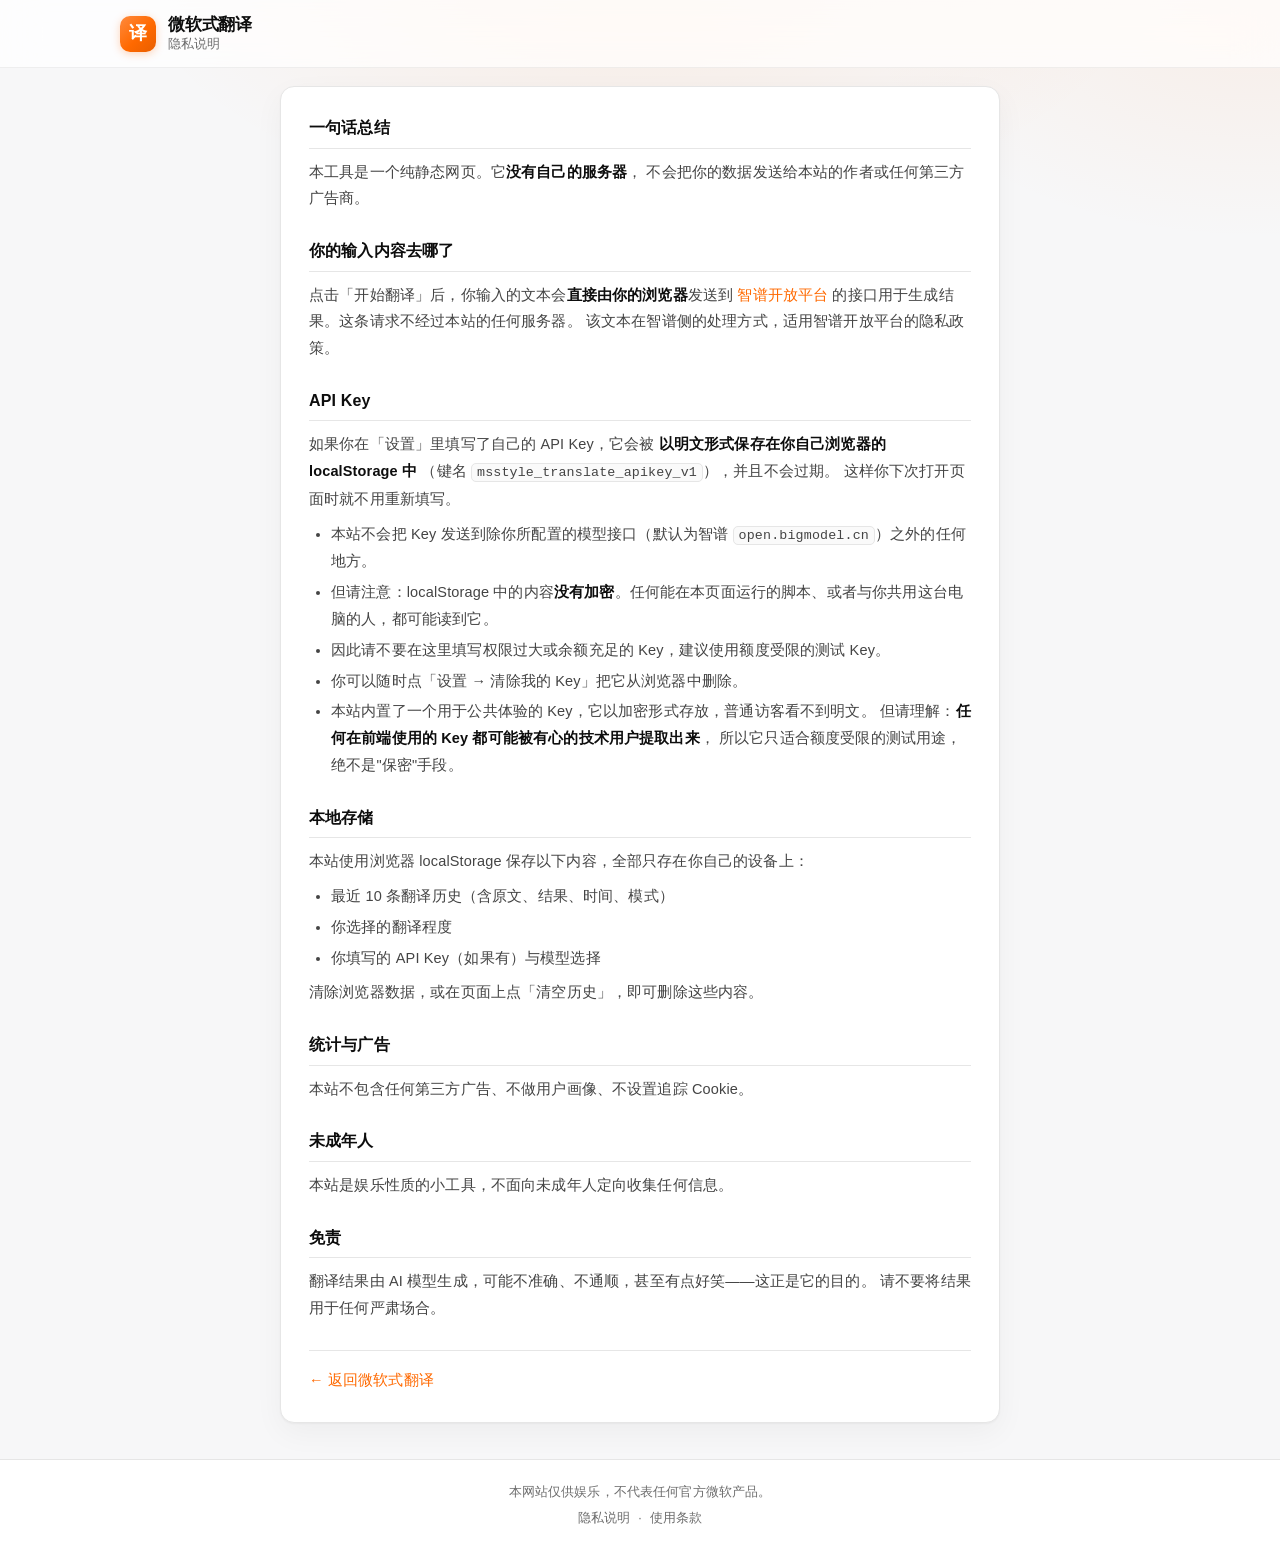
==== privacy.html @ ddbdcab0 "feat: 微软式翻译 —— 纯静态的机器味中文翻译器 - 静态站点，零依赖、零构建：打开 index.html 即可用 - 内置加密 Key（AES-256-GCM + PBKDF2 派生 + 域名" ====
<!DOCTYPE html>
<html lang="zh-CN">
<head>
<meta charset="UTF-8" />
<meta name="viewport" content="width=device-width, initial-scale=1.0, viewport-fit=cover" />
<meta name="theme-color" content="#ff6900" />
<meta name="robots" content="index, follow" />
<title>隐私说明｜微软式翻译</title>
<meta name="description" content="微软式翻译的隐私说明：本工具不上传、不存储你的任何数据。" />
<link rel="icon" href="icon.svg" />
<link rel="stylesheet" href="style.css" />
</head>
<body>

<header class="site-header">
  <div class="wrap header-inner">
    <div class="brand">
      <a class="brand-mark" href="index.html" aria-label="返回首页">译</a>
      <div class="brand-text">
        <h1><a class="plain-link" href="index.html">微软式翻译</a></h1>
        <p class="tagline">隐私说明</p>
      </div>
    </div>
  </div>
</header>

<main class="wrap">
  <article class="card doc">
    <h2>一句话总结</h2>
    <p>
      本工具是一个纯静态网页。它<strong>没有自己的服务器</strong>，
      不会把你的数据发送给本站的作者或任何第三方广告商。
    </p>

    <h2>你的输入内容去哪了</h2>
    <p>
      点击「开始翻译」后，你输入的文本会<strong>直接由你的浏览器</strong>发送到
      <a href="https://open.bigmodel.cn/" target="_blank" rel="noopener noreferrer">智谱开放平台</a>
      的接口用于生成结果。这条请求不经过本站的任何服务器。
      该文本在智谱侧的处理方式，适用智谱开放平台的隐私政策。
    </p>

    <h2>API Key</h2>
    <p>
      如果你在「设置」里填写了自己的 API Key，它会被
      <strong>以明文形式保存在你自己浏览器的 localStorage 中</strong>
      （键名 <code>msstyle_translate_apikey_v1</code>），并且不会过期。
      这样你下次打开页面时就不用重新填写。
    </p>
    <ul>
      <li>本站不会把 Key 发送到除你所配置的模型接口（默认为智谱 <code>open.bigmodel.cn</code>）之外的任何地方。</li>
      <li>但请注意：localStorage 中的内容<strong>没有加密</strong>。任何能在本页面运行的脚本、或者与你共用这台电脑的人，都可能读到它。</li>
      <li>因此请不要在这里填写权限过大或余额充足的 Key，建议使用额度受限的测试 Key。</li>
      <li>你可以随时点「设置 → 清除我的 Key」把它从浏览器中删除。</li>
      <li>
        本站内置了一个用于公共体验的 Key，它以加密形式存放，普通访客看不到明文。
        但请理解：<strong>任何在前端使用的 Key 都可能被有心的技术用户提取出来</strong>，
        所以它只适合额度受限的测试用途，绝不是"保密"手段。
      </li>
    </ul>

    <h2>本地存储</h2>
    <p>本站使用浏览器 localStorage 保存以下内容，全部只存在你自己的设备上：</p>
    <ul>
      <li>最近 10 条翻译历史（含原文、结果、时间、模式）</li>
      <li>你选择的翻译程度</li>
      <li>你填写的 API Key（如果有）与模型选择</li>
    </ul>
    <p>清除浏览器数据，或在页面上点「清空历史」，即可删除这些内容。</p>

    <h2>统计与广告</h2>
    <p>本站不包含任何第三方广告、不做用户画像、不设置追踪 Cookie。</p>

    <h2>未成年人</h2>
    <p>本站是娱乐性质的小工具，不面向未成年人定向收集任何信息。</p>

    <h2>免责</h2>
    <p>
      翻译结果由 AI 模型生成，可能不准确、不通顺，甚至有点好笑——这正是它的目的。
      请不要将结果用于任何严肃场合。
    </p>

    <p class="doc-back"><a href="index.html">← 返回微软式翻译</a></p>
  </article>
</main>

<footer class="site-footer">
  <div class="wrap">
    <p>本网站仅供娱乐，不代表任何官方微软产品。</p>
    <p class="footer-links">
      <a href="privacy.html">隐私说明</a>
      <span aria-hidden="true">·</span>
      <a href="terms.html">使用条款</a>
    </p>
  </div>
</footer>

</body>
</html>
---- style.css ----
/* ==========================================================================
   微软式翻译 · style.css
   设计语言：OpenAI 的中性灰阶 + Apple 的排版/圆角/毛玻璃 + 小米橙作强调色
   所有类名与 index.html / script.js 的契约保持不变（73 个类名，逐一保留）
   ========================================================================== */

/* ---------- 1. 设计变量 ---------- */
:root {
  --bg: #f7f7f8;
  --panel: #ffffff;
  --panel-alt: #fafafa;
  --panel-hover: #f0f0f1;

  --accent: #ff6900;            /* 小米橙 */
  --accent-hover: #e85e00;
  --accent-soft: #fff3ea;
  --accent-border: #ffd9bd;

  --text: #0d0d0d;              /* OpenAI 近黑 */
  --text-soft: #444444;
  --text-muted: #6e6e6e;
  --placeholder: #8f8f8f;

  --border: #e6e6e6;
  --border-strong: #d4d4d4;

  --danger: #d93025;
  --success: #0f8a3d;
  --warn-text: #9a6b00;

  --radius: 14px;               /* Apple 风 */
  --radius-sm: 10px;
  --radius-xs: 8px;

  --shadow-card: 0 1px 2px rgba(0,0,0,.04);
  --shadow-pop: 0 8px 30px rgba(0,0,0,.10);
  --shadow-soft: 0 1px 2px rgba(0,0,0,.04), 0 10px 30px rgba(0,0,0,.045);

  --font: -apple-system, BlinkMacSystemFont, "SF Pro Text", "Segoe UI Variable",
          "Segoe UI", "MiSans", "HarmonyOS Sans SC", "PingFang SC",
          "Microsoft YaHei UI", "Microsoft YaHei", "Helvetica Neue", Arial, sans-serif;

  --wrap: 1080px;
  --ease: cubic-bezier(.4, 0, .2, 1);
  --ease-out: cubic-bezier(.16, 1, .3, 1);   /* 苹果式回弹曲线 */

  /* 页面底噪：一层极淡的暖色光晕，让纯白页面有空间感（Apple / Xiaomi 常用） */
  --ambient:
    radial-gradient(58% 46% at 50% -8%, rgba(255, 105, 0, .10), rgba(255, 105, 0, 0) 72%),
    radial-gradient(44% 38% at 98% 0%, rgba(255, 138, 61, .09), rgba(255, 138, 61, 0) 70%);

  /* 分段控件的游标位置（0/1/2），由 JS 写在 .mode-row 上 */
  --seg: 0;
  /* 入场动画的错落序号，由 JS 写在各个元素上 */
  --i: 0;
}

/* ---------- 2. 基础重置 ---------- */
* { box-sizing: border-box; }

html {
  -webkit-text-size-adjust: 100%;
  text-size-adjust: 100%;
  scroll-behavior: smooth;
}

body {
  margin: 0;
  background-color: var(--bg);
  background-image: var(--ambient);
  background-repeat: no-repeat;
  background-attachment: fixed;
  color: var(--text);
  font-family: var(--font);
  font-size: 15px;
  line-height: 1.65;
  letter-spacing: .01em;
  overflow-x: hidden;
  -webkit-font-smoothing: antialiased;
  -moz-osx-font-smoothing: grayscale;
}

h1, h2, p, ul, li { margin: 0; padding: 0; }
ul { list-style: none; }
button { font-family: inherit; }

/* hidden 属性必须永远生效。
   浏览器默认的 [hidden]{display:none} 优先级极低，任何 `.btn{display:inline-flex}`
   这样的类选择器都能盖掉它 —— 实测「取消」按钮因此一直显示在页面上。 */
[hidden] { display: none !important; }

.wrap {
  width: 100%;
  max-width: var(--wrap);
  margin: 0 auto;
  padding: 0 20px;
}

::selection { background: var(--accent-soft); color: var(--text); }

/* ---------- 3. 顶栏：毛玻璃 + 吸顶 ---------- */
.site-header {
  position: sticky;
  top: 0;
  z-index: 40;
  background: rgba(255, 255, 255, .72);
  -webkit-backdrop-filter: saturate(180%) blur(20px);
  backdrop-filter: saturate(180%) blur(20px);
  border-bottom: 1px solid rgba(0, 0, 0, .06);
  padding: 14px 0;
  transition: box-shadow .3s var(--ease), background .3s var(--ease);
}

/* 滚动后"浮起来"：Apple 顶栏的经典细节 */
.site-header.is-scrolled {
  box-shadow: 0 1px 0 rgba(0, 0, 0, .04), 0 6px 24px rgba(0, 0, 0, .06);
  background: rgba(255, 255, 255, .84);
}

.header-inner {
  display: flex;
  align-items: center;
  justify-content: space-between;
  gap: 12px;
}

.brand {
  display: flex;
  align-items: center;
  gap: 12px;
  min-width: 0;
}

.brand-mark {
  flex: 0 0 auto;
  width: 36px;
  height: 36px;
  border-radius: 10px;
  background: linear-gradient(135deg, #ff8a3d, var(--accent) 55%, #e85e00);
  color: #fff;
  font-size: 18px;
  font-weight: 600;
  display: flex;
  align-items: center;
  justify-content: center;
  user-select: none;
  box-shadow: 0 2px 8px rgba(255, 105, 0, .28);
}

.brand-text { min-width: 0; }

.site-header h1 {
  font-size: 17px;
  font-weight: 600;
  letter-spacing: -.01em;
  line-height: 1.25;
}

.tagline {
  font-size: 12.5px;
  color: var(--text-muted);
  line-height: 1.35;
  margin-top: 1px;
}

/* ---------- 4. 卡片 ---------- */
main.wrap { padding-bottom: 8px; }

.card {
  background: var(--panel);
  border: 1px solid var(--border);
  border-radius: var(--radius);
  box-shadow: var(--shadow-soft);
  padding: 20px;
  margin-top: 18px;
  transition: border-color .2s var(--ease), box-shadow .3s var(--ease);
}

/* 入场：卡片自上而下错落浮现（序号由 JS 写进 --i，见 revealAll()）
   both + 延迟 = 元素在延迟期间保持在"未出现"状态，不会闪一下再动。 */
.reveal {
  animation: riseIn .52s var(--ease-out) both;
  animation-delay: calc(var(--i) * 70ms);
}

@keyframes riseIn {
  from { opacity: 0; transform: translateY(14px) scale(.994); }
  to   { opacity: 1; transform: none; }
}

@media (prefers-reduced-motion: reduce) {
  .reveal { animation: none; }
}

.pane-head {
  display: flex;
  align-items: center;
  justify-content: space-between;
  gap: 8px;
  margin-bottom: 10px;
  min-height: 28px;
  flex-wrap: wrap;
}

.pane-title {
  font-size: 13px;
  font-weight: 600;
  letter-spacing: .02em;
  color: var(--text-muted);
}

.counter,
.status {
  font-size: 12px;
  color: var(--text-muted);
  font-variant-numeric: tabular-nums;
}

.counter.is-over { color: var(--danger); font-weight: 600; }
.counter.is-warn { color: var(--accent); font-weight: 500; }

.status.is-busy { color: var(--accent); }
.status.is-error { color: var(--danger); }
.status.is-done { color: var(--success); }

/* ---------- 5. 语言模式：分段控件（Apple 风，内嵌于翻译卡片顶部） ---------- */
.mode-row {
  position: relative;
  display: flex;
  gap: 4px;
  background: var(--panel-alt);
  border: 1px solid var(--border);
  border-radius: var(--radius-sm);
  padding: 4px;
  margin-bottom: 16px;
}

/* 选中态的"游标"：一块会滑动的白色药丸，而不是瞬移的背景色。
   宽度 = (内容宽 - 两个 4px 间隙) / 3；位移用自身宽度百分比算，天然跟手。 */
.mode-thumb {
  position: absolute;
  top: 4px;
  bottom: 4px;
  left: 0;
  width: calc((100% - 16px) / 3);
  border-radius: var(--radius-xs);
  background: var(--panel);
  box-shadow: 0 1px 3px rgba(0,0,0,.10), 0 0 0 1px rgba(0,0,0,.02);
  transform: translateX(calc(4px + var(--seg) * (100% + 4px)));
  transition: transform .34s var(--ease-out);
  pointer-events: none;
}

.mode-option {
  position: relative;
  z-index: 1;
  flex: 1 1 0;
  display: inline-flex;
  align-items: center;
  justify-content: center;
  gap: 6px;
  padding: 8px 10px;
  border-radius: var(--radius-xs);
  font-size: 13.5px;
  font-weight: 500;
  color: var(--text-muted);
  cursor: pointer;
  user-select: none;
  transition: color .2s var(--ease);
  min-height: 38px;
  text-align: center;
}

.mode-option input {
  position: absolute;
  opacity: 0;
  width: 1px;
  height: 1px;
  margin: 0;
}

.mode-option:hover { color: var(--text-soft); }

.mode-option:has(input:checked) {
  color: var(--text);
  font-weight: 600;
}

.mode-option:has(input:focus-visible) {
  outline: 2px solid var(--accent);
  outline-offset: 2px;
}

/* ---------- 6. 翻译主卡片 ---------- */
.panes {
  display: grid;
  grid-template-columns: 1fr 40px 1fr;
  align-items: stretch;
}

.pane {
  display: flex;
  flex-direction: column;
  min-width: 0;
}

.pane-arrow {
  display: flex;
  align-items: center;
  justify-content: center;
  color: var(--accent);
}

.arrow-glyph { font-size: 18px; line-height: 1; }

/* 翻译中：中间的箭头开始"呼吸"，让等待有方向感 */
.translate-card.is-loading .arrow-glyph {
  animation: arrowPulse 1.2s var(--ease) infinite;
}

@keyframes arrowPulse {
  0%, 100% { opacity: .35; }
  50%      { opacity: 1; }
}

.pane-foot {
  display: flex;
  gap: 8px;
  margin-top: 10px;
  flex-wrap: wrap;
}

/* ---------- 7. 文本域 ---------- */
.text-area {
  width: 100%;
  min-height: 190px;
  padding: 14px;
  border: 1px solid var(--border);
  border-radius: var(--radius-sm);
  background: var(--panel);
  color: var(--text);
  font-family: inherit;
  font-size: 15px;
  line-height: 1.7;
  overflow-wrap: anywhere;
  word-break: break-word;
  white-space: pre-wrap;
  overflow-y: auto;
  overflow-x: hidden;
  -webkit-overflow-scrolling: touch;
  transition: border-color .18s var(--ease), box-shadow .18s var(--ease);
}

textarea.text-area {
  resize: none;
  max-height: 46vh;
  outline: none;
  display: block;
}

textarea.text-area:focus {
  border-color: var(--accent);
  box-shadow: 0 0 0 3px var(--accent-soft);
}

textarea.text-area::placeholder { color: var(--placeholder); }

/* 校验失败时轻轻抖一下：比只弹一句 toast 更容易被注意到 */
.text-area.is-shake { animation: shake .42s var(--ease); }

@keyframes shake {
  10%, 90%  { transform: translateX(-1px); }
  20%, 80%  { transform: translateX(2px); }
  30%, 50%, 70% { transform: translateX(-4px); }
  40%, 60%  { transform: translateX(4px); }
}

.output-area {
  background: var(--panel-alt);
  border-color: var(--border);
  min-height: 190px;
  max-height: 46vh;
  outline: none;
  flex: 1 1 auto;
}

.output-area:focus-visible {
  border-color: var(--accent);
  box-shadow: 0 0 0 3px var(--accent-soft);
}

.output-placeholder { color: var(--placeholder); font-size: 14px; }

.output-placeholder + .chips { margin-top: 14px; }

/* 完成态：输出区短暂的成功描边（Apple 风微反馈） */
.output-area.is-success {
  border-color: var(--success);
  animation: successGlow 1.2s var(--ease);
}

@keyframes successGlow {
  0%   { box-shadow: 0 0 0 0 rgba(15, 138, 61, .30); }
  70%  { box-shadow: 0 0 0 6px rgba(15, 138, 61, 0); }
  100% { box-shadow: 0 0 0 0 rgba(15, 138, 61, 0); }
}

@media (prefers-reduced-motion: reduce) {
  .output-area.is-success { animation: none; }
}

.output-text {
  font-size: 15.5px;
  line-height: 1.8;
  color: var(--text);
}

/* 结果渐现：完成时淡入 + 轻微上移 + 去模糊，而不是瞬间跳出 */
.output-fade-in {
  animation: fadeUp .42s var(--ease-out) both;
}

@keyframes fadeUp {
  from { opacity: 0; transform: translateY(8px); filter: blur(3px); }
  to   { opacity: 1; transform: none; filter: none; }
}

@media (prefers-reduced-motion: reduce) {
  .output-fade-in { animation: none; }
}

/* 骨架屏：等结果时给一个"正在成文"的形状，比一行字更有进度感 */
.skeleton {
  display: flex;
  flex-direction: column;
  gap: 9px;
  margin-top: 14px;
}

.skeleton span {
  display: block;
  height: 10px;
  border-radius: 99px;
  background: linear-gradient(90deg,
    var(--panel-hover) 20%, var(--panel-alt) 45%, var(--panel-hover) 70%);
  background-size: 220% 100%;
  animation: shimmer 1.5s linear infinite;
}

.skeleton span:nth-child(2) { width: 84%; }
.skeleton span:nth-child(3) { width: 62%; }

@keyframes shimmer {
  from { background-position: 220% 0; }
  to   { background-position: -220% 0; }
}

/* 加载动画 */
.loading-bar {
  position: relative;
  height: 3px;
  margin-top: 14px;
  background: var(--panel-hover);
  border-radius: 99px;
  overflow: hidden;
}

.loading-bar::after {
  content: "";
  position: absolute;
  inset: 0 auto 0 0;
  width: 38%;
  background: linear-gradient(90deg, transparent, var(--accent), transparent);
  animation: slide 1.2s var(--ease) infinite;
}

@keyframes slide {
  from { transform: translateX(-100%); }
  to   { transform: translateX(320%); }
}

@media (prefers-reduced-motion: reduce) {
  .loading-bar::after { animation-duration: 2.4s; }
}

/* ---------- 8. 按钮 ---------- */
.btn {
  border-radius: 99px;                 /* 胶囊按钮 */
  border: 1px solid transparent;
  cursor: pointer;
  font-size: 14px;
  font-weight: 500;
  padding: 8px 16px;
  min-height: 40px;
  display: inline-flex;
  align-items: center;
  justify-content: center;
  gap: 6px;
  transition: background .18s var(--ease), border-color .18s var(--ease),
              color .18s var(--ease), box-shadow .18s var(--ease),
              transform .12s var(--ease);
  -webkit-tap-highlight-color: transparent;
  touch-action: manipulation;
}

.btn:focus-visible {
  outline: 2px solid var(--accent);
  outline-offset: 2px;
}

.btn:active:not(:disabled) { transform: scale(.97); }

.btn-primary {
  position: relative;
  overflow: hidden;
  background: var(--accent);
  color: #fff;
  font-weight: 600;
  padding: 10px 28px;
  min-height: 44px;
  box-shadow: 0 2px 10px rgba(255, 105, 0, .30);
}

/* 悬停时一道光斜扫而过（小米/苹果发布会常见的细节，幅度很轻） */
.btn-primary::after {
  content: "";
  position: absolute;
  inset: 0;
  background: linear-gradient(100deg,
    rgba(255,255,255,0) 25%, rgba(255,255,255,.28) 50%, rgba(255,255,255,0) 75%);
  transform: translateX(-130%);
  transition: transform .65s var(--ease-out);
  pointer-events: none;
}

.btn-primary:hover:enabled::after { transform: translateX(130%); }

.btn-primary:hover:not(:disabled) {
  background: var(--accent-hover);
  box-shadow: 0 4px 16px rgba(255, 105, 0, .34);
}

.btn-small { padding: 5px 12px; min-height: 32px; font-size: 13px; }

.btn:disabled { opacity: .45; cursor: not-allowed; }

/* 次级按钮：OpenAI 风——无边框纯文字，hover 才出现底色 */
.btn-ghost {
  background: transparent;
  border-color: transparent;
  color: var(--text-soft);
  font-weight: 500;
}

.btn-ghost:hover:not(:disabled) {
  background: var(--panel-hover);
  border-color: transparent;
  color: var(--text);
}

/* ---------- 8b. 建议芯片（ChatGPT 风空状态） ---------- */
.chips {
  display: flex;
  flex-wrap: wrap;
  gap: 8px;
  margin-top: 14px;
}

.chip {
  border: 1px solid var(--border);
  background: var(--panel);
  color: var(--text-soft);
  font-family: inherit;
  font-size: 13px;
  padding: 6px 14px;
  border-radius: 99px;
  cursor: pointer;
  transition: border-color .15s var(--ease), background .15s var(--ease),
              color .15s var(--ease), transform .18s var(--ease-out),
              box-shadow .2s var(--ease);
  -webkit-tap-highlight-color: transparent;
  touch-action: manipulation;
  animation: chipIn .42s var(--ease-out) both;
  animation-delay: calc(var(--i) * 45ms);
}

@keyframes chipIn {
  from { opacity: 0; transform: translateY(6px) scale(.96); }
  to   { opacity: 1; transform: none; }
}

.chip:hover {
  border-color: var(--accent);
  background: var(--accent-soft);
  color: var(--text);
  transform: translateY(-1px);
  box-shadow: var(--shadow-card);
}

.chip:active { transform: scale(.96); }
.chip:focus-visible { outline: 2px solid var(--accent); outline-offset: 2px; }

/* ---------- 8c. 主按钮内嵌 spinner（纯 CSS ::before，无 JS innerHTML） ---------- */
@keyframes spin { to { transform: rotate(360deg); } }

.btn-primary.is-busy { gap: 8px; }

.btn-primary.is-busy::before {
  content: "";
  width: 14px;
  height: 14px;
  border: 2px solid rgba(255, 255, 255, .35);
  border-top-color: #fff;
  border-radius: 50%;
  animation: spin .7s linear infinite;
  flex: 0 0 auto;
}

.btn-primary:disabled { opacity: .75; cursor: progress; }

/* ---------- 9. 主操作区 ---------- */
.actions {
  margin-top: 18px;
  padding-top: 16px;
  border-top: 1px solid var(--border);
  display: flex;
  flex-direction: column;
  align-items: center;
  gap: 10px;
}

.hint {
  font-size: 12px;
  color: var(--text-muted);
  text-align: center;
}

/* 键帽样式（GitHub / Notion 风） */
kbd {
  display: inline-block;
  padding: 1px 6px;
  font-family: inherit;
  font-size: 11px;
  font-weight: 500;
  line-height: 1.5;
  color: var(--text-soft);
  background: var(--panel-alt);
  border: 1px solid var(--border-strong);
  border-bottom-width: 2px;
  border-radius: 5px;
  vertical-align: baseline;
}

/* 输入框聚焦时主按钮微微提亮（OpenAI 输入框风） */
.btn-primary:enabled { transition: box-shadow .2s var(--ease), background .2s var(--ease); }

.translate-card:focus-within .btn-primary:enabled {
  box-shadow: 0 2px 14px rgba(255, 105, 0, .38);
}

/* ---------- 10. 滑块 ---------- */
.level-badge {
  font-size: 12px;
  font-weight: 600;
  color: var(--accent);
  background: var(--accent-soft);
  border: 1px solid var(--accent-border);
  border-radius: 99px;
  padding: 3px 11px;
  white-space: nowrap;
  font-variant-numeric: tabular-nums;
}

/* 档位变化时轻轻弹一下，确认"确实换了" */
.level-badge.is-pop { animation: badgePop .36s var(--ease-out); }

@keyframes badgePop {
  0%   { transform: scale(.9); }
  55%  { transform: scale(1.06); }
  100% { transform: scale(1); }
}

.slider-row {
  display: flex;
  align-items: center;
  gap: 12px;
  margin-top: 4px;
}

.slider-end {
  font-size: 12.5px;
  color: var(--text-muted);
  white-space: nowrap;
}

input[type="range"] {
  -webkit-appearance: none;
  appearance: none;
  flex: 1 1 auto;
  min-width: 0;
  height: 28px;
  background: transparent;
  cursor: pointer;
}

input[type="range"]::-webkit-slider-runnable-track {
  height: 4px;
  border-radius: 99px;
  background: linear-gradient(to right, var(--border-strong), var(--accent));
}

input[type="range"]::-webkit-slider-thumb {
  -webkit-appearance: none;
  appearance: none;
  width: 22px;
  height: 22px;
  margin-top: -9px;
  border-radius: 50%;
  background: #fff;
  border: none;
  box-shadow: 0 1px 4px rgba(0,0,0,.25), 0 0 0 1px rgba(0,0,0,.04);
  transition: transform .12s var(--ease);
}

input[type="range"]:active::-webkit-slider-thumb { transform: scale(1.12); }

input[type="range"]::-moz-range-track {
  height: 4px;
  border-radius: 99px;
  background: linear-gradient(to right, var(--border-strong), var(--accent));
}

input[type="range"]::-moz-range-thumb {
  width: 22px;
  height: 22px;
  border-radius: 50%;
  background: #fff;
  border: none;
  box-shadow: 0 1px 4px rgba(0,0,0,.25);
}

input[type="range"]:focus-visible {
  outline: 2px solid var(--accent);
  outline-offset: 2px;
  border-radius: 99px;
}

.level-desc { margin-top: 8px; font-size: 13px; color: var(--text-soft); }

/* ---------- 11. 历史记录 ---------- */
.history-list {
  display: flex;
  flex-direction: column;
  gap: 8px;
  max-height: 400px;
  overflow-y: auto;
  -webkit-overflow-scrolling: touch;
}

.history-empty { font-size: 13px; color: var(--text-muted); padding: 8px 2px; }

.history-item {
  border: 1px solid var(--border);
  border-radius: var(--radius-sm);
  background: var(--panel);
  padding: 12px 14px;
  cursor: pointer;
  transition: border-color .15s var(--ease), background .15s var(--ease),
              transform .18s var(--ease-out), box-shadow .2s var(--ease);
  animation: riseIn .36s var(--ease-out) both;
  animation-delay: calc(var(--i) * 38ms);
}

.history-item:hover {
  border-color: var(--accent-border);
  background: var(--accent-soft);
  transform: translateY(-1px);
  box-shadow: var(--shadow-card);
}

.history-item:active { transform: scale(.995); }
.history-item:focus-visible { outline: 2px solid var(--accent); outline-offset: 2px; }

/* 单条复制：视觉轻，hover 才出现 */
.history-copy {
  margin-left: auto;
  border: none;
  background: transparent;
  color: var(--text-muted);
  font-family: inherit;
  font-size: 11.5px;
  font-weight: 500;
  padding: 2px 8px;
  border-radius: 6px;
  cursor: pointer;
  opacity: 0;
  transition: opacity .15s var(--ease), background .15s var(--ease), color .15s var(--ease);
  -webkit-tap-highlight-color: transparent;
}

.history-item:hover .history-copy,
.history-item:focus-visible .history-copy,
.history-item:focus-within .history-copy { opacity: 1; }

.history-copy:hover { background: var(--accent-soft); color: var(--accent); }
.history-copy:focus-visible { outline: 2px solid var(--accent); outline-offset: 1px; opacity: 1; }

.history-copy.is-done { color: var(--success); opacity: 1; }

/* 无记录时整张卡片收起 */
.history-card[hidden] { display: none; }

/* 触屏设备：没有 hover，复制按钮常驻（ opacity 探测不准，用 pointer 粗略区分） */
@media (hover: none) {
  .history-copy { opacity: 1; }
}

.history-meta {
  display: flex;
  gap: 8px;
  align-items: center;
  flex-wrap: wrap;
  font-size: 11.5px;
  color: var(--text-muted);
  margin-bottom: 6px;
  font-variant-numeric: tabular-nums;
}

.history-tag {
  background: var(--panel-alt);
  border: 1px solid var(--border);
  border-radius: 6px;
  padding: 1px 8px;
  color: var(--text-soft);
  font-weight: 500;
}

.history-src,
.history-dst {
  font-size: 13.5px;
  overflow-wrap: anywhere;
  word-break: break-word;
  display: -webkit-box;
  -webkit-line-clamp: 2;
  line-clamp: 2;
  -webkit-box-orient: vertical;
  overflow: hidden;
}

.history-src { color: var(--text-muted); }
.history-dst { color: var(--text); margin-top: 4px; font-weight: 500; }
.history-dst::before { content: "→ "; color: var(--accent); }

/* ---------- 12. 设置面板 ---------- */
.settings-panel {
  background: var(--panel);
  border-bottom: 1px solid var(--border);
  padding: 6px 0 18px;
  animation: panelIn .22s var(--ease);
}

@keyframes panelIn {
  from { opacity: 0; transform: translateY(-6px); }
  to   { opacity: 1; transform: none; }
}

.settings-card { margin-top: 14px; }

.field { margin-top: 14px; }

.field-label {
  display: block;
  font-size: 13px;
  font-weight: 600;
  margin-bottom: 6px;
}

.field-row { display: flex; gap: 8px; align-items: stretch; }

.text-input {
  flex: 1 1 auto;
  min-width: 0;
  width: 100%;
  padding: 10px 14px;
  border: 1px solid var(--border-strong);
  border-radius: var(--radius-xs);
  background: var(--panel);
  color: var(--text);
  font-family: inherit;
  /* 16px 可以避免 iOS 聚焦时自动放大页面 */
  font-size: 16px;
  line-height: 1.4;
  min-height: 42px;
  outline: none;
  transition: border-color .18s var(--ease), box-shadow .18s var(--ease);
}

.text-input:focus {
  border-color: var(--accent);
  box-shadow: 0 0 0 3px var(--accent-soft);
}

.field-help {
  margin-top: 6px;
  font-size: 12.5px;
  line-height: 1.6;
  color: var(--text-muted);
}

.field-help a { color: var(--accent); text-decoration: none; }
.field-help a:hover { text-decoration: underline; }
.field-help.is-ok { color: var(--success); }
.field-help.is-warn { color: var(--warn-text); }

.settings-actions { display: flex; gap: 8px; margin-top: 16px; flex-wrap: wrap; }
.notice-inline { margin-top: 14px; }

#settingsBtn { position: relative; }

#settingsBtn.needs-key::after {
  content: "";
  position: absolute;
  top: 4px;
  right: 6px;
  width: 8px;
  height: 8px;
  border-radius: 50%;
  background: var(--danger);
  border: 2px solid var(--panel);
}

/* ---------- 13. 首次引导 ---------- */
.onboarding {
  position: fixed;
  inset: 0;
  z-index: 60;
  display: flex;
  align-items: center;
  justify-content: center;
  padding: 20px;
  background: rgba(0, 0, 0, .38);
  -webkit-backdrop-filter: blur(6px);
  backdrop-filter: blur(6px);
  overflow-y: auto;
}

.onboarding[hidden] { display: none; }

.onboarding-card {
  margin: 0;
  width: 100%;
  max-width: 460px;
  text-align: left;
  box-shadow: var(--shadow-pop);
  animation: panelIn .25s var(--ease);
}

.onboarding-card h2 { font-size: 18px; font-weight: 600; margin-bottom: 10px; letter-spacing: -.01em; }

.onboarding-card > p { font-size: 14px; color: var(--text-soft); line-height: 1.7; }

.onboarding-steps {
  list-style: decimal;
  padding-left: 20px;
  margin: 14px 0;
  display: flex;
  flex-direction: column;
  gap: 8px;
}

.onboarding-steps li { font-size: 13.5px; color: var(--text-soft); line-height: 1.6; }
.onboarding-steps a { color: var(--accent); text-decoration: none; }
.onboarding-steps a:hover { text-decoration: underline; }

.onboarding-actions { display: flex; gap: 8px; margin-top: 16px; flex-wrap: wrap; }

/* ---------- 14. 提示框 ---------- */
.notice {
  margin-top: 18px;
  padding: 12px 14px;
  font-size: 13px;
  line-height: 1.6;
  color: var(--warn-text);
  background: #fffbeb;
  border: 1px solid #fde68a;
  border-radius: var(--radius-sm);
}

/* ---------- 15. 文档页 ---------- */
.doc { padding: 28px; max-width: 720px; margin-left: auto; margin-right: auto; }

.doc h2 {
  font-size: 16px;
  font-weight: 600;
  margin: 26px 0 10px;
  padding-bottom: 6px;
  border-bottom: 1px solid var(--border);
}

.doc h2:first-child { margin-top: 0; }

.doc p, .doc li { font-size: 14.5px; line-height: 1.85; color: var(--text-soft); }
.doc ul { list-style: disc; padding-left: 22px; margin: 8px 0; display: flex; flex-direction: column; gap: 4px; }
.doc a { color: var(--accent); text-decoration: none; }
.doc a:hover { text-decoration: underline; }
.doc strong { color: var(--text); }
.doc code {
  font-family: ui-monospace, SFMono-Regular, Menlo, Consolas, monospace;
  font-size: .92em;
  background: var(--panel-alt);
  border: 1px solid var(--border);
  border-radius: 5px;
  padding: 1px 5px;
}

.doc-back { margin-top: 28px; padding-top: 16px; border-top: 1px solid var(--border); }
.doc-back a { text-decoration: none; font-weight: 500; }

a.brand-mark { text-decoration: none; }
.plain-link { color: inherit; text-decoration: none; }
.plain-link:hover { color: var(--accent); }

/* ---------- 16. 页脚 ---------- */
.site-footer {
  margin-top: 28px;
  padding: 22px 0 calc(22px + env(safe-area-inset-bottom, 0px));
  border-top: 1px solid var(--border);
  background: var(--panel);
}

.site-footer p { font-size: 12.5px; color: var(--text-muted); text-align: center; }

.footer-links { margin-top: 6px; display: flex; justify-content: center; gap: 8px; flex-wrap: wrap; }
.footer-links a { color: var(--text-muted); text-decoration: none; }
.footer-links a:hover { color: var(--accent); }

/* ---------- 17. Toast ---------- */
.toast {
  position: fixed;
  left: 50%;
  bottom: calc(28px + env(safe-area-inset-bottom, 0px));
  transform: translate(-50%, 14px) scale(.96);
  max-width: calc(100vw - 32px);
  padding: 11px 20px;
  border-radius: 99px;
  background: rgba(20, 20, 20, .92);
  -webkit-backdrop-filter: blur(10px);
  backdrop-filter: blur(10px);
  color: #fff;
  font-size: 13.5px;
  font-weight: 500;
  box-shadow: var(--shadow-pop);
  opacity: 0;
  pointer-events: none;
  transition: opacity .2s var(--ease), transform .34s var(--ease-out);
  z-index: 50;
  text-align: center;
}

.toast.is-show { opacity: 1; transform: translate(-50%, 0) scale(1); }
.toast.is-error { background: rgba(180, 40, 30, .95); }

/* 带操作按钮的 toast（如「已清空 → 撤销」）：需可点击 */
.toast.toast-has-action { pointer-events: auto; display: flex; align-items: center; gap: 12px; }

.toast-action {
  border: none;
  background: transparent;
  color: var(--accent);
  font-family: inherit;
  font-size: 13.5px;
  font-weight: 600;
  padding: 4px 6px;
  border-radius: 6px;
  cursor: pointer;
  flex: 0 0 auto;
}

.toast-action:hover { text-decoration: underline; }
.toast-action:focus-visible { outline: 2px solid var(--accent); outline-offset: 2px; }

/* ---------- 18. 跳转链接 ---------- */
.skip-link {
  position: absolute;
  left: -9999px;
  top: 0;
  z-index: 100;
  padding: 10px 16px;
  background: var(--accent);
  color: #fff;
  border-radius: 0 0 var(--radius-xs) 0;
  font-size: 14px;
  text-decoration: none;
}
.skip-link:focus { left: 0; }

/* ---------- 19. 深色模式 ---------- */
@media (prefers-color-scheme: dark) {
  :root {
    --bg: #0d0d0d;
    --panel: #1a1a1a;
    --panel-alt: #212121;
    --panel-hover: #2a2a2a;

    --accent: #ff7a1f;
    --accent-hover: #ff8c42;
    --accent-soft: #2e1c0d;
    --accent-border: #5a3413;

    --text: #f2f2f2;
    --text-soft: #c9c9c9;
    --text-muted: #9a9a9a;
    --placeholder: #949494;

    --border: #2e2e2e;
    --border-strong: #3d3d3d;

    --danger: #ff6b5e;
    --success: #4ade80;
    --warn-text: #fbbf24;

    --shadow-card: 0 1px 2px rgba(0,0,0,.4);
    --shadow-pop: 0 10px 34px rgba(0,0,0,.5);
    --shadow-soft: 0 1px 2px rgba(0,0,0,.5), 0 10px 30px rgba(0,0,0,.35);

    /* 深色下的光晕要更收敛，否则会糊成一块脏橘色 */
    --ambient:
      radial-gradient(58% 46% at 50% -8%, rgba(255, 122, 31, .16), rgba(255, 122, 31, 0) 72%),
      radial-gradient(44% 38% at 98% 0%, rgba(255, 140, 66, .10), rgba(255, 140, 66, 0) 70%);
  }

  .site-header { background: rgba(18, 18, 18, .72); border-bottom-color: rgba(255,255,255,.07); }
  .brand-mark { box-shadow: 0 2px 10px rgba(255, 122, 31, .35); }
  .notice { background: #2a230d; border-color: #4a3c14; color: #e8d79a; }
  .history-tag { background: var(--panel-alt); }
  .toast { background: rgba(240, 240, 240, .95); color: #111; }
  .toast.is-error { background: rgba(220, 60, 50, .95); color: #fff; }
  input[type="range"]::-webkit-slider-thumb { background: var(--text); }
  input[type="range"]::-moz-range-thumb { background: var(--text); }
  .doc code { background: var(--panel-alt); }
}

/* ---------- 20. 响应式 ---------- */
@media (max-width: 860px) {
  .panes { grid-template-columns: 1fr; gap: 12px; }
  .pane-arrow { padding: 0; justify-content: flex-start; }
  .arrow-glyph { display: inline-block; transform: rotate(90deg); }
  .text-area { min-height: 150px; }
  .output-area { min-height: 130px; }
  textarea.text-area { max-height: 40vh; }
  .output-area { max-height: 44vh; }
  .pane-foot { margin-top: 10px; }

  /* --- 移动端历史记录：右侧滑入面板 --- */
  .history-fab { display: inline-flex; }

  .history-card {
    position: fixed;
    inset: 0 0 0 auto;
    z-index: 55;
    width: min(86vw, 360px);
    max-height: none;
    border-radius: var(--radius) 0 0 var(--radius);
    border-right: none;
    box-shadow: var(--shadow-pop);
    margin: 0;
    overflow-y: auto;
    -webkit-overflow-scrolling: touch;
    transform: translateX(100%);
    transition: transform .34s var(--ease-out);
    padding-top: 0;
  }

  body.history-open .history-card { transform: translateX(0); }

  .history-backdrop {
    position: fixed;
    inset: 0;
    z-index: 54;
    background: rgba(0,0,0,.32);
    -webkit-backdrop-filter: blur(2px);
    backdrop-filter: blur(2px);
    border: none;
    padding: 0;
    animation: backdropIn .3s var(--ease) both;
  }
  .history-backdrop[hidden] { display: none; }

  @keyframes backdropIn {
    from { opacity: 0; }
    to   { opacity: 1; }
  }

  .history-close { display: inline-flex; }
  .history-list { max-height: none; }
}

@media (min-width: 861px) {
  .history-fab { display: none; }
  .history-close { display: none; }
}

/* 移动端历史入口：右下角悬浮（有记录才显示） */
.history-fab {
  position: fixed;
  right: 18px;
  bottom: calc(18px + env(safe-area-inset-bottom, 0px));
  z-index: 45;
  align-items: center;
  gap: 6px;
  padding: 12px 18px;
  border: none;
  border-radius: 99px;
  background: var(--accent);
  color: #fff;
  font-family: inherit;
  font-size: 14px;
  font-weight: 600;
  cursor: pointer;
  box-shadow: 0 4px 16px rgba(255, 105, 0, .38);
  transition: background .18s var(--ease), transform .12s var(--ease);
  -webkit-tap-highlight-color: transparent;
}

.history-fab:active { transform: scale(.95); }
.history-fab:focus-visible { outline: 2px solid var(--accent); outline-offset: 3px; }
.history-fab[hidden] { display: none; }
body.history-open .history-fab { display: none; }   /* 面板开着时藏起入口 */

@media (max-width: 560px) {
  body { font-size: 15px; }
  .wrap { padding: 0 14px; }
  .site-header { padding: 12px 0; }
  .site-header h1 { font-size: 16px; }
  .tagline { font-size: 12px; }
  .brand-mark { width: 32px; height: 32px; font-size: 16px; border-radius: 9px; }
  .card { padding: 16px; margin-top: 14px; }

  .mode-row { flex-direction: column; }
  /* 竖排时横向游标算不出高度，退回"选中项自己变白"的经典样式 */
  .mode-thumb { display: none; }
  .mode-option:has(input:checked) {
    background: var(--panel);
    box-shadow: 0 1px 3px rgba(0,0,0,.10), 0 0 0 1px rgba(0,0,0,.02);
  }
  .mode-option { flex: 1 1 100%; min-height: 42px; }

  .text-area { font-size: 16px; }
  .output-text { font-size: 16px; }

  .btn { font-size: 14px; padding: 10px 16px; min-height: 44px; }
  .btn-small { min-height: 34px; padding: 6px 12px; font-size: 13px; }

  .btn-primary { width: 100%; padding: 13px 20px; min-height: 50px; font-size: 15.5px; }
  .actions { align-items: stretch; }
  .pane-foot .btn { flex: 1 1 0; }

  .settings-actions .btn,
  .onboarding-actions .btn { flex: 1 1 100%; }
  .field-row { flex-wrap: wrap; }
  .field-row .btn { flex: 0 0 auto; }
  .onboarding { align-items: flex-start; padding-top: 8vh; }
  .doc { padding: 18px; }
  .doc p, .doc li { font-size: 15px; }
  .history-list { max-height: 320px; }
}

@media (max-width: 360px) {
  .pane-foot { flex-wrap: nowrap; }
  .btn { padding: 9px 10px; font-size: 13px; }
}

@media (max-height: 480px) and (orientation: landscape) {
  .text-area { min-height: 110px; max-height: 60vh; }
  .output-area { min-height: 100px; }
}

/* ---------- 21. 降低动效 ---------- */
@media (prefers-reduced-motion: reduce) {
  *, *::before, *::after {
    animation-duration: .01ms !important;
    /* 关键：入场动画用 animation-delay 做错落，如果只压时长，
       元素会在延迟期间一直停在 opacity:0，内容会"消失"几百毫秒。 */
    animation-delay: 0s !important;
    animation-iteration-count: 1 !important;
    transition-duration: .01ms !important;
    transition-delay: 0s !important;
    scroll-behavior: auto !important;
  }
}

/* ---------- 22. 打印 ---------- */
@media print {
  .site-header, .actions, .pane-foot, .level-card, .history-card,
  .notice, .site-footer, .toast, .settings-panel { display: none !important; }
  .card { box-shadow: none; border-color: #ccc; }
}
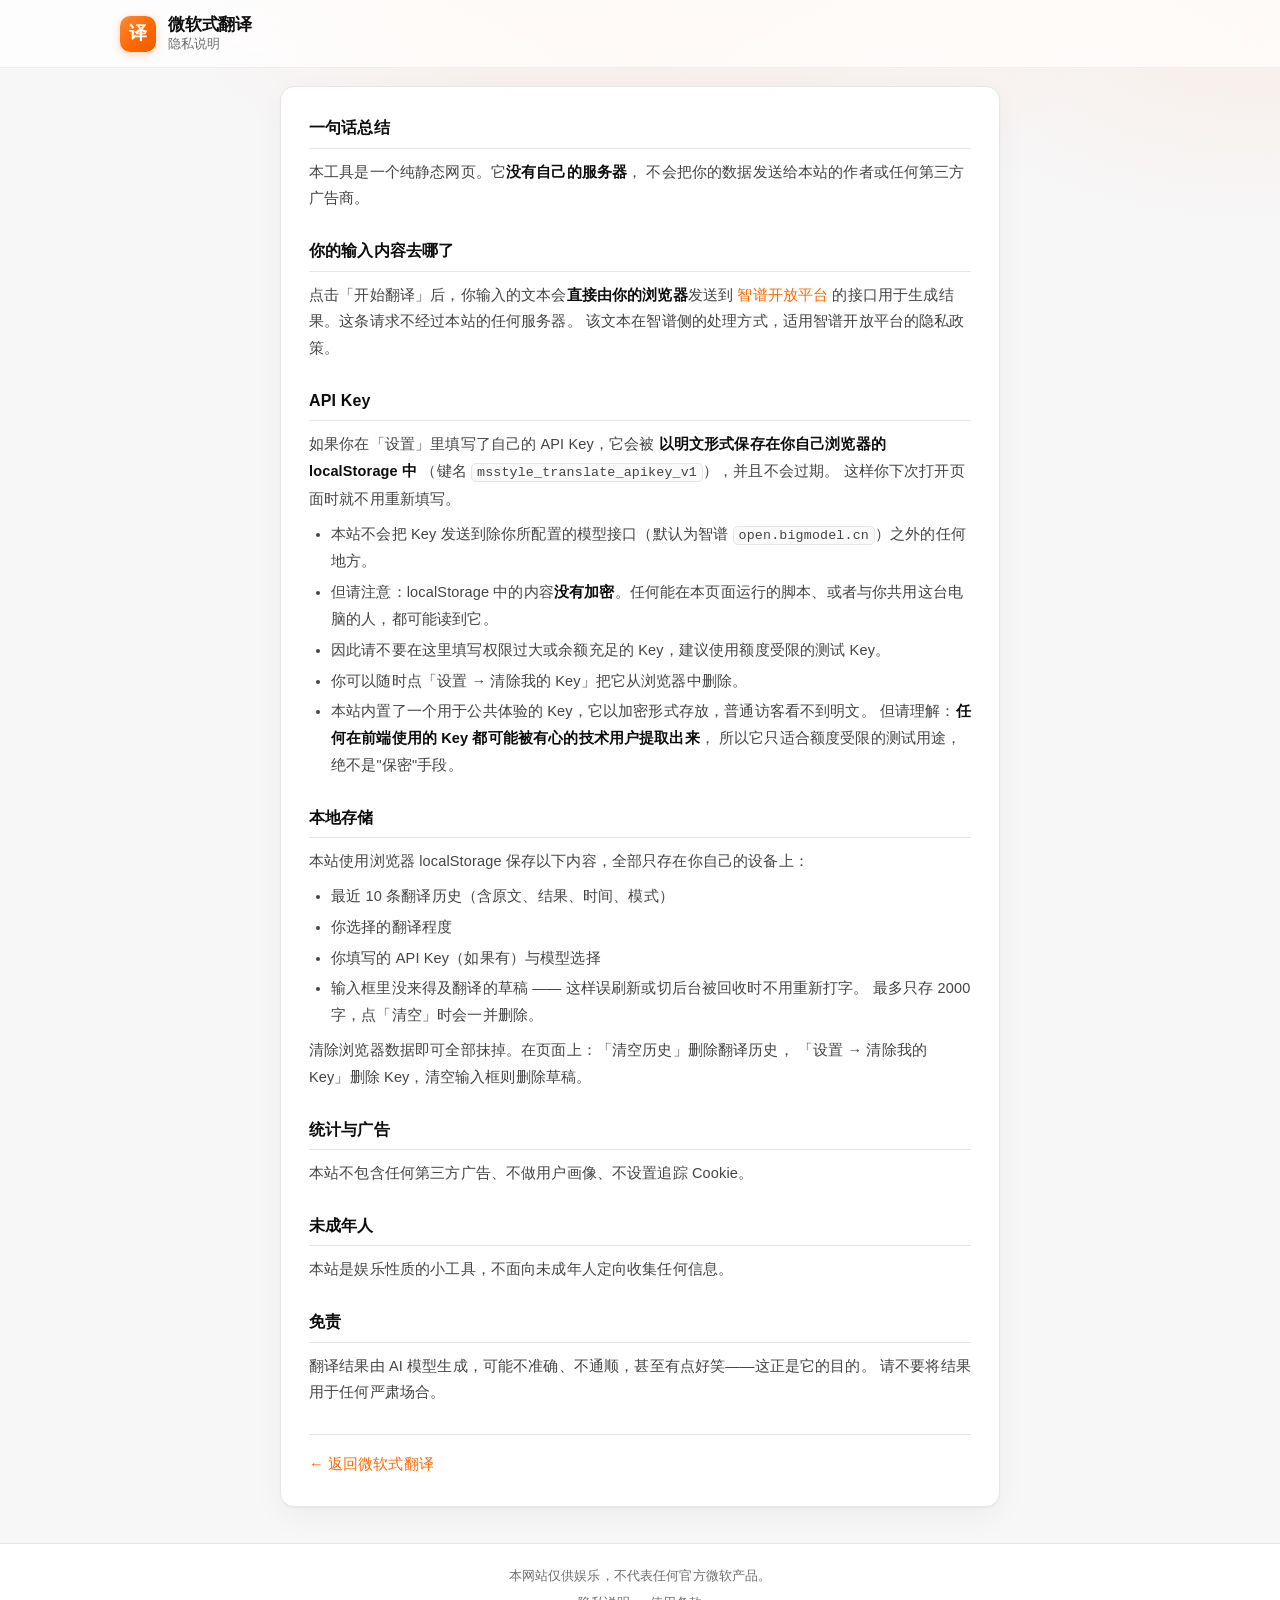
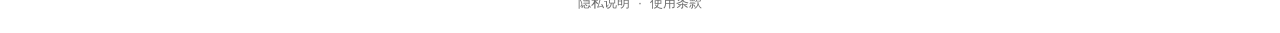
==== commit 938224e5: "feat: 档位阶梯改为可数标记，新增输入草稿与手机端结果揭示 语言逻辑： - 四档不再靠程度副词区分（实测同一句英文 L2/L3/L4 逐字相同，滑块等于   装饰品）。改成每档只新增一个任何句子都" ====
--- a/privacy.html
+++ b/privacy.html
@@ -65,8 +65,11 @@
       <li>最近 10 条翻译历史（含原文、结果、时间、模式）</li>
       <li>你选择的翻译程度</li>
       <li>你填写的 API Key（如果有）与模型选择</li>
+      <li>输入框里没来得及翻译的草稿 —— 这样误刷新或切后台被回收时不用重新打字。
+        最多只存 2000 字，点「清空」时会一并删除。</li>
     </ul>
-    <p>清除浏览器数据，或在页面上点「清空历史」，即可删除这些内容。</p>
+    <p>清除浏览器数据即可全部抹掉。在页面上：「清空历史」删除翻译历史，
+      「设置 → 清除我的 Key」删除 Key，清空输入框则删除草稿。</p>
 
     <h2>统计与广告</h2>
     <p>本站不包含任何第三方广告、不做用户画像、不设置追踪 Cookie。</p>
